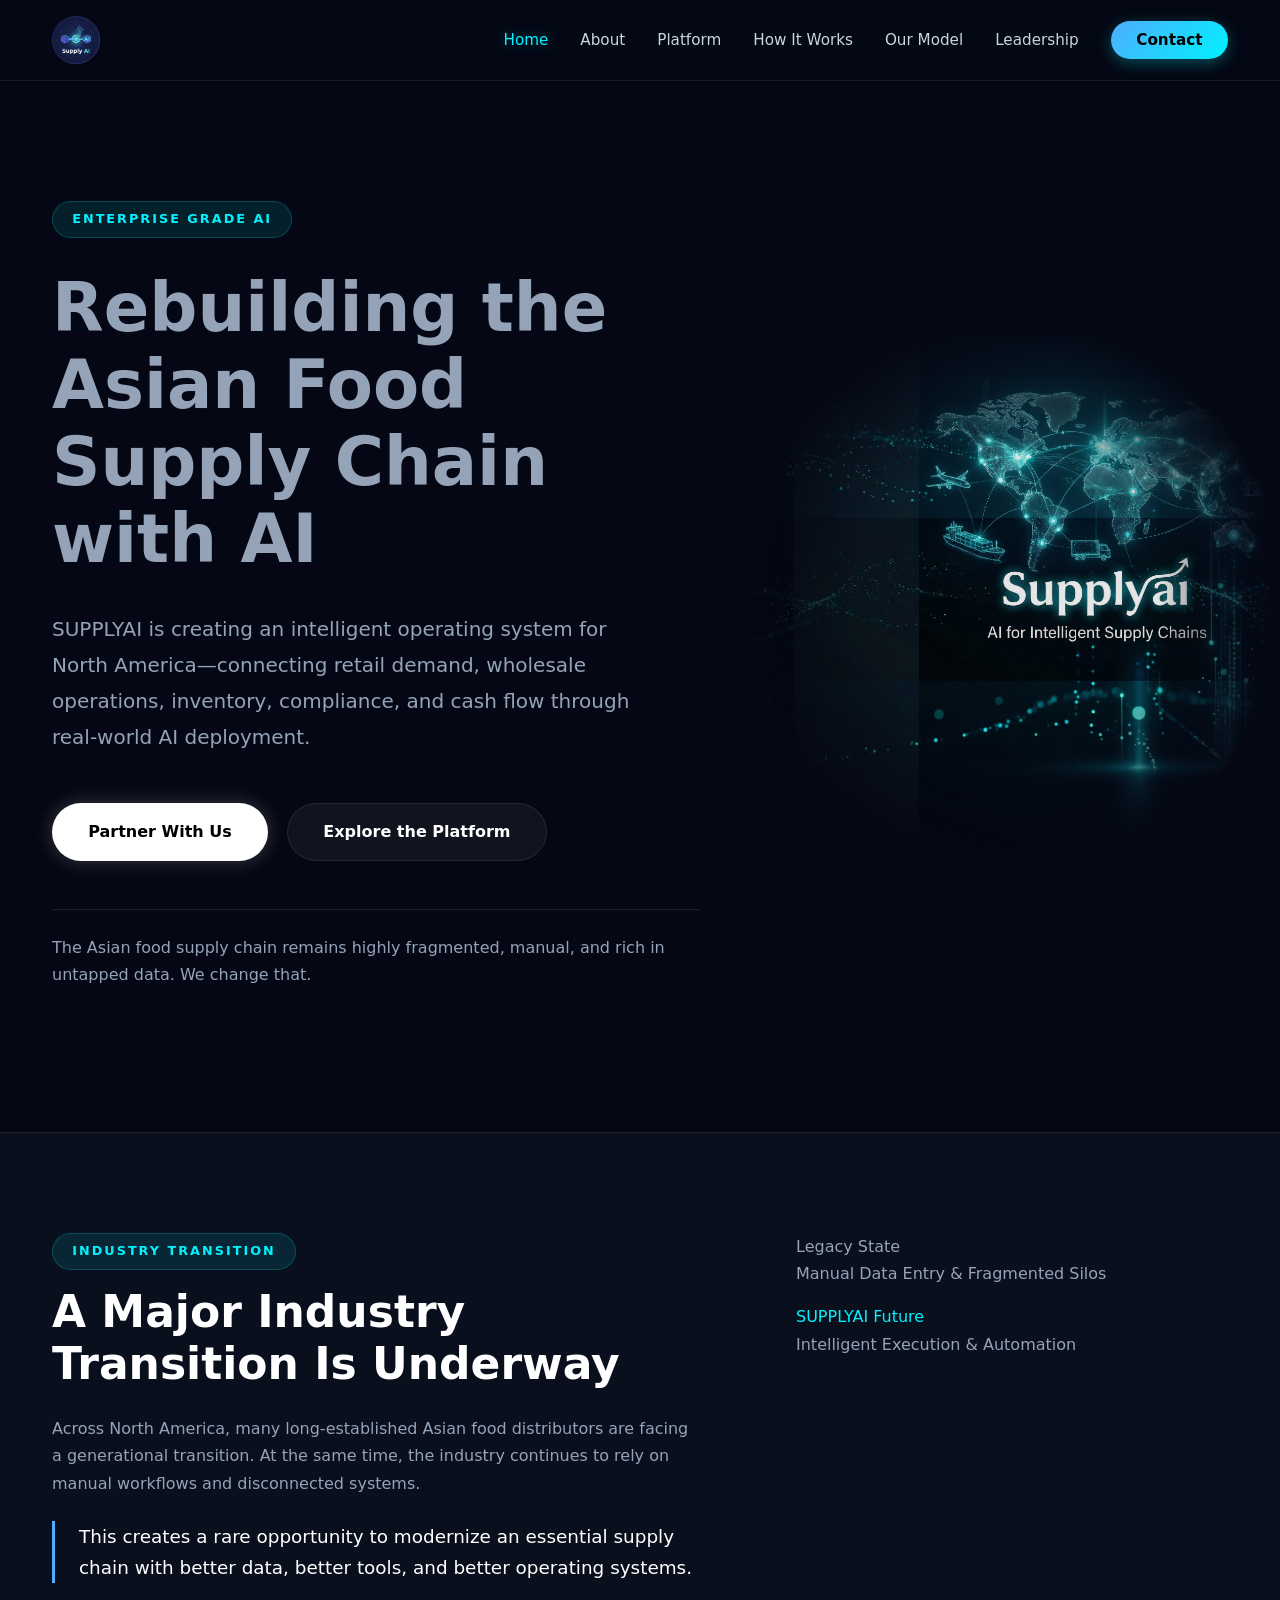
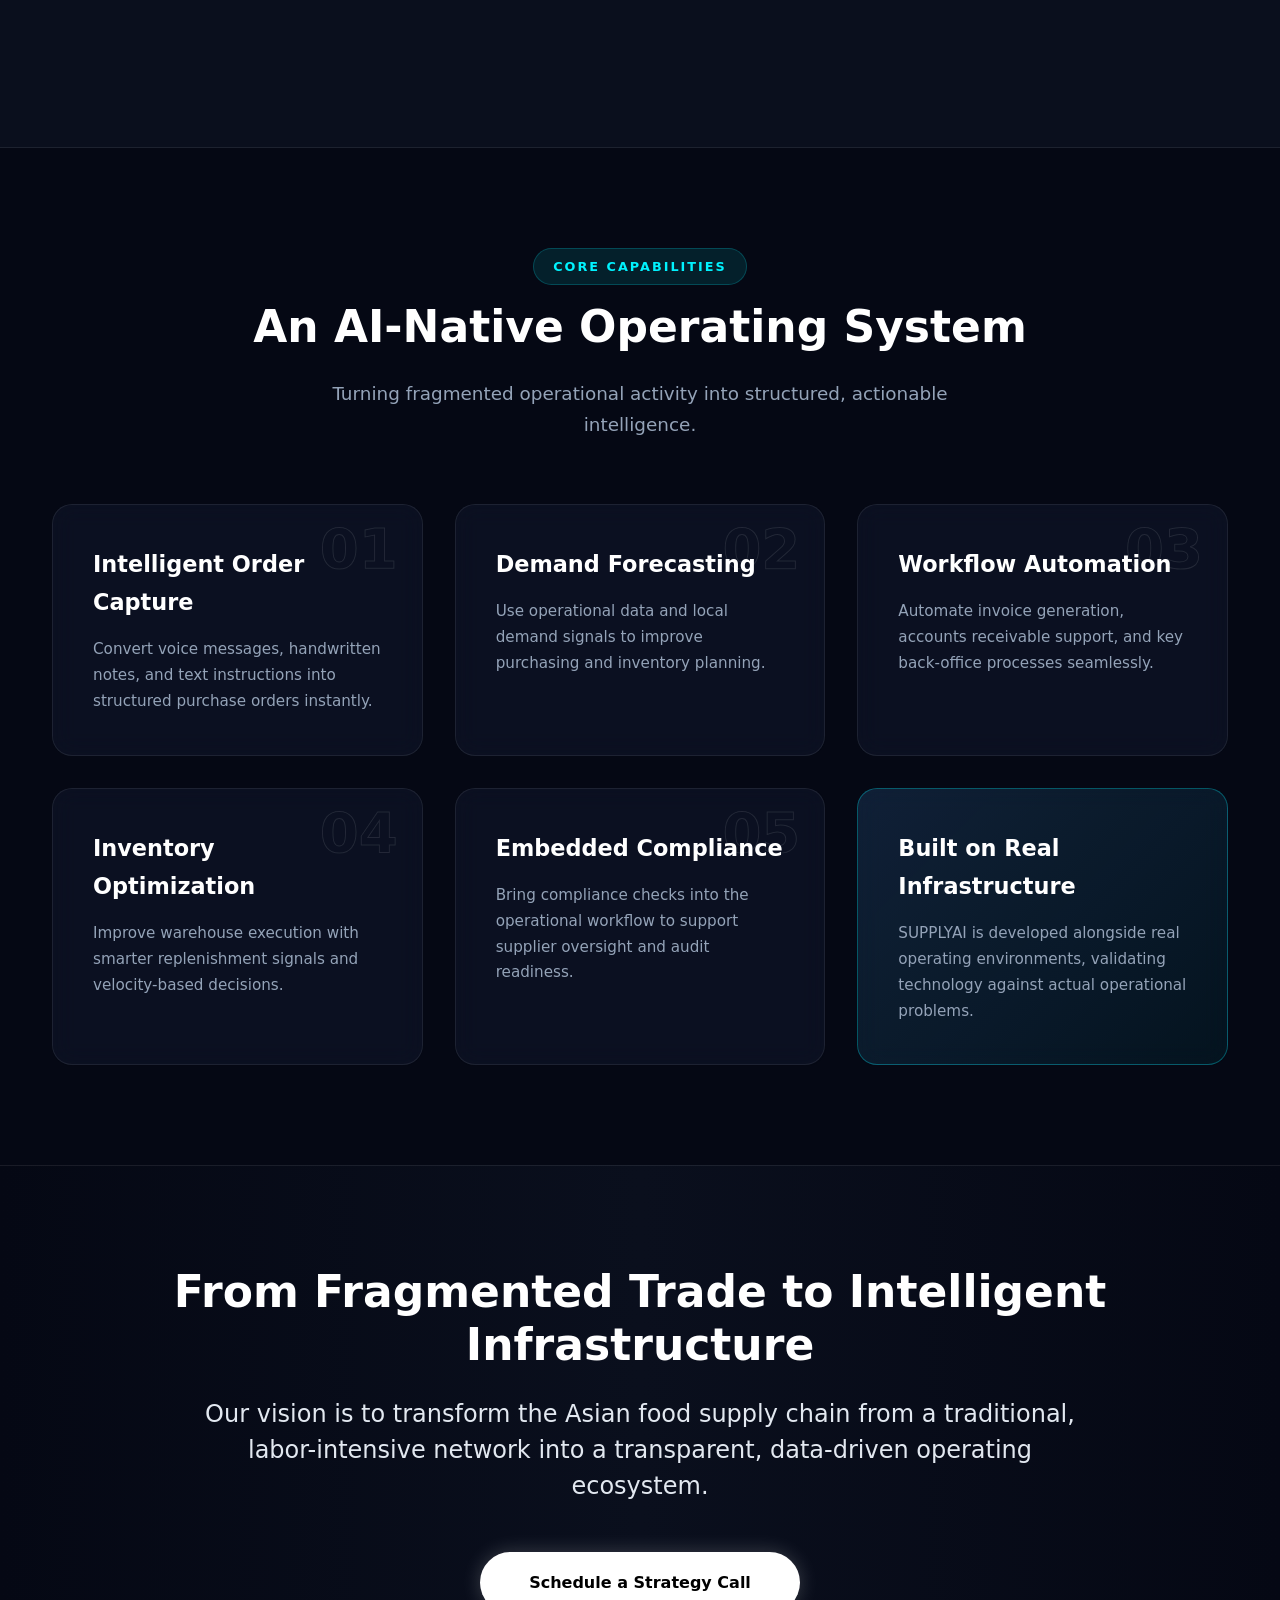
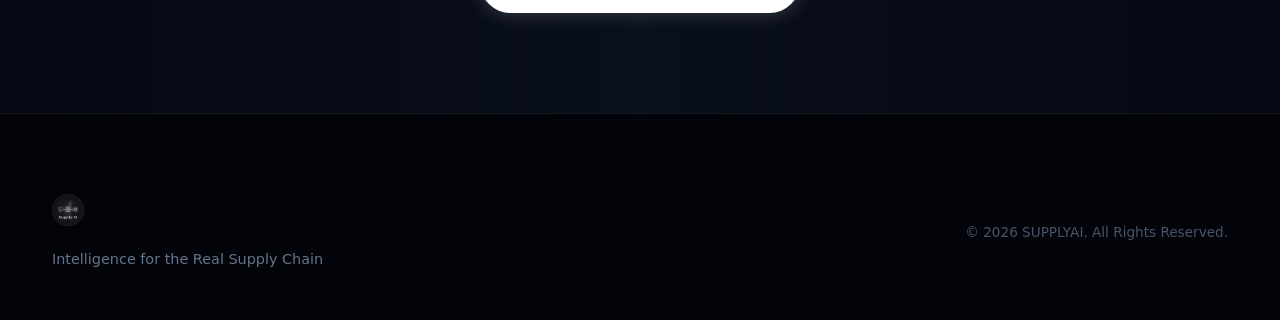
==== index.html @ 8e301675 "Add files via upload" ====
<!DOCTYPE html>
<html lang="en">
<head>
  <meta charset="UTF-8">
  <meta name="viewport" content="width=device-width, initial-scale=1.0">
  <meta name="description" content="SUPPLYAI is building an AI-native operating system for the Asian food supply chain in North America.">
  <title>SUPPLYAI | AI-Native Operating System for Food Distribution</title>
  <link rel="stylesheet" href="style.css">
</head>
<body>

<header class="main-header">
  <div class="container nav-wrapper">
    <div class="logo">
      <img src="icon.png" alt="SUPPLYAI Logo" class="logo-img">
    </div>
    <nav>
      <ul class="nav-links">
        <li><a href="index.html" class="active">Home</a></li>
        <li><a href="about.html">About</a></li>
        <li><a href="platform.html">Platform</a></li>
        <li><a href="how-it-works.html">How It Works</a></li>
        <li><a href="model.html">Our Model</a></li>
        <li><a href="leadership.html">Leadership</a></li>
        <li><a href="contact.html" class="nav-cta">Contact</a></li>
      </ul>
    </nav>
  </div>
</header>

<section class="hero">
  <div class="container hero-grid">
    <div class="hero-content">
      <span class="section-label" style="margin-bottom: 2rem;">Enterprise Grade AI</span>
      <h1 class="hero-headline">Rebuilding the Asian Food Supply Chain with AI</h1>
      <p class="hero-subheadline">
        SUPPLYAI is creating an intelligent operating system for North America—connecting retail demand, wholesale operations, inventory, compliance, and cash flow through real-world AI deployment.
      </p>

      <div class="cta-group" style="margin-top: 1rem;">
        <a href="contact.html" class="btn btn-primary">Partner With Us</a>
        <a href="platform.html" class="btn btn-secondary">Explore the Platform</a>
      </div>

      <div class="hero-support">
        <p>The Asian food supply chain remains highly fragmented, manual, and rich in untapped data. We change that.</p>
      </div>
    </div>

    <div class="hero-image hologram-effect">
      <img src="ai-supply-chain-visual.jpg" alt="SUPPLYAI Global Intelligence">
    </div>
  </div>

<!--  <div class="container">
    <div class="hero-metrics-bar">
      <div class="metric-item">
        <h4 class="metric-number">30%</h4>
        <p class="metric-text">OpEx Efficiency Gain</p>
      </div>
      <div class="divider"></div>
      <div class="metric-item">
        <h4 class="metric-number">10x</h4>
        <p class="metric-text">Data Structuring Speed</p>
      </div>
      <div class="divider"></div>
      <div class="metric-item">
        <h4 class="metric-number">API</h4>
        <p class="metric-text">Seamless ERP Sync</p>
      </div>
    </div>
  </div>-->
</section>


<section class="section section-why bg-light">
  <div class="container">
    <div class="hero-grid" style="align-items: flex-start;">
      <div class="hero-content">
        <span class="section-label">Industry Transition</span>
        <h2 class="section-title">A Major Industry Transition Is Underway</h2>
        <div class="text-block">
          <p style="margin-bottom: 1.5rem;">Across North America, many long-established Asian food distributors are facing a generational transition. At the same time, the industry continues to rely on manual workflows and disconnected systems.</p>
          <p style="font-size: 1.15rem; border-left: 3px solid var(--accent-blue); padding-left: 1.5rem; color: #ffffff; font-weight: 500;">
            This creates a rare opportunity to modernize an essential supply chain with better data, better tools, and better operating systems.
          </p>
        </div>
      </div>

      <div class="transition-visual">
        <div class="status-item">
          <span class="status-label">Legacy State</span>
          <div class="status-bar"><div class="bar-fill legacy" style="width: 85%;"></div></div>
          <span class="status-desc" style="color: #94a3b8;">Manual Data Entry & Fragmented Silos</span>
        </div>
        <div class="status-item" style="margin-top: 1rem;">
          <span class="status-label" style="color: var(--accent-cyan);">SUPPLYAI Future</span>
          <div class="status-bar"><div class="bar-fill future" style="width: 100%;"></div></div>
          <span class="status-desc">Intelligent Execution & Automation</span>
        </div>
      </div>
    </div>
  </div>
</section>

<section class="section section-capabilities">
  <div class="container">
    <div class="section-header text-center">
      <span class="section-label">Core Capabilities</span>
      <h2 class="section-title">An AI-Native Operating System</h2>
      <p style="max-width: 700px; margin: 0 auto; font-size: 1.15rem;">Turning fragmented operational activity into structured, actionable intelligence.</p>
    </div>

    <div class="grid-capabilities">
      <div class="card">
        <div class="card-num">01</div>
        <h4>Intelligent Order Capture</h4>
        <p>Convert voice messages, handwritten notes, and text instructions into structured purchase orders instantly.</p>
      </div>
      <div class="card">
        <div class="card-num">02</div>
        <h4>Demand Forecasting</h4>
        <p>Use operational data and local demand signals to improve purchasing and inventory planning.</p>
      </div>
      <div class="card">
        <div class="card-num">03</div>
        <h4>Workflow Automation</h4>
        <p>Automate invoice generation, accounts receivable support, and key back-office processes seamlessly.</p>
      </div>
      <div class="card">
        <div class="card-num">04</div>
        <h4>Inventory Optimization</h4>
        <p>Improve warehouse execution with smarter replenishment signals and velocity-based decisions.</p>
      </div>
      <div class="card">
        <div class="card-num">05</div>
        <h4>Embedded Compliance</h4>
        <p>Bring compliance checks into the operational workflow to support supplier oversight and audit readiness.</p>
      </div>
      <div class="card featured-card">
        <h4>Built on Real Infrastructure</h4>
        <p>SUPPLYAI is developed alongside real operating environments, validating technology against actual operational problems.</p>
      </div>
    </div>
  </div>
</section>

<section class="section" style="background: linear-gradient(to right, #050814, #0a0f1d, #050814); border-top: 1px solid var(--glass-border);">
  <div class="container text-center">
    <h2 class="section-title">From Fragmented Trade to Intelligent Infrastructure</h2>
    <p style="font-size: 1.5rem; max-width: 900px; margin: 0 auto; font-weight: 400; line-height: 1.5; color: #e2e8f0;">Our vision is to transform the Asian food supply chain from a traditional, labor-intensive network into a transparent, data-driven operating ecosystem.</p>

    <div style="margin-top: 3rem;">
      <a href="contact.html" class="btn btn-primary" style="padding: 1rem 3rem;">Schedule a Strategy Call</a>
    </div>
  </div>
</section>

<footer class="footer">
  <div class="container footer-grid">
    <div class="footer-brand">
      <img src="icon.png" alt="SUPPLYAI Logo" class="logo-img" style="height: 32px; filter: grayscale(1) opacity(0.7);">
      <p>Intelligence for the Real Supply Chain</p>
    </div>
    <div class="footer-copyright">
      <p>&copy; 2026 SUPPLYAI. All Rights Reserved.</p>
    </div>
  </div>
</footer>

</body>
</html>
---- style.css ----
/* =========================================
   SUPPLYAI - Enterprise AI Design System
   ========================================= */

/* --- 1. 高级科技感变量 (High-Tech Tokens) --- */
:root {
  --bg-deep: #050814;
  --bg-soft: #0a0f1d;
  --bg-card: rgba(15, 23, 42, 0.6);

  --accent-cyan: #00f2fe;
  --accent-blue: #4facfe;

  --text-main: #94a3b8;
  --text-heading: #ffffff;
  --glass-border: rgba(255, 255, 255, 0.08);
  --glow-cyan: 0 0 30px rgba(0, 242, 254, 0.2);
  --transition: all 0.4s cubic-bezier(0.16, 1, 0.3, 1);
}

/* --- 2. 基础重置 --- */
* { margin: 0; padding: 0; box-sizing: border-box; }
body {
  font-family: 'Inter', -apple-system, system-ui, sans-serif;
  color: var(--text-main);
  line-height: 1.7;
  background-color: var(--bg-deep);
  -webkit-font-smoothing: antialiased;
  overflow-x: hidden;
}
.container { max-width: 1240px; margin: 0 auto; padding: 0 2rem; }
.bg-light { background-color: var(--bg-soft); border-top: 1px solid var(--glass-border); border-bottom: 1px solid var(--glass-border); }
.text-center { text-align: center; }

/* --- 3. 导航栏 --- */
.main-header {
  background: rgba(5, 8, 20, 0.85);
  backdrop-filter: blur(16px);
  -webkit-backdrop-filter: blur(16px);
  padding: 1rem 0;
  position: sticky;
  top: 0;
  z-index: 1000;
  border-bottom: 1px solid var(--glass-border);
}
.nav-wrapper { display: flex; justify-content: space-between; align-items: center; }
.logo { display: flex; align-items: center; }
.logo-img { height: 48px; width: auto; max-width: 220px; object-fit: contain; mix-blend-mode: screen; }

.nav-links { display: flex; align-items: center; list-style: none; gap: 2rem; }
.nav-links a { color: #cbd5e1; text-decoration: none; font-size: 0.95rem; font-weight: 500; transition: var(--transition); }
.nav-links a:hover, .nav-links a.active:not(.nav-cta) { color: var(--accent-cyan); text-shadow: 0 0 15px rgba(0, 242, 254, 0.4); }
.nav-links .nav-cta {
  background: linear-gradient(135deg, var(--accent-blue), var(--accent-cyan));
  color: #000 !important;
  padding: 0.6rem 1.6rem !important;
  border-radius: 50px;
  font-weight: 700;
  box-shadow: 0 4px 15px rgba(0, 242, 254, 0.3);
  border: none;
}
.nav-links .nav-cta:hover { box-shadow: 0 0 25px rgba(0, 242, 254, 0.6); transform: translateY(-2px); }

/* --- 4. 通用排版与按钮 --- */
.section { padding: 100px 0; }
.section-label {
  color: var(--accent-cyan);
  text-transform: uppercase;
  font-size: 0.8rem;
  font-weight: 800;
  letter-spacing: 2px;
  margin-bottom: 1rem;
  display: inline-block;
  background: rgba(0, 242, 254, 0.1);
  padding: 0.4rem 1.2rem;
  border-radius: 30px;
  border: 1px solid rgba(0, 242, 254, 0.2);
}
.section-title { font-size: 2.75rem; color: var(--text-heading); margin-bottom: 1.5rem; font-weight: 700; line-height: 1.2; }
.section-header { margin-bottom: 4rem; }
.vision-text { font-size: 1.25rem; color: #cbd5e1; max-width: 850px; margin: 0 auto; line-height: 1.6; }

.cta-group { display: flex; gap: 1.2rem; margin-bottom: 1rem; }
.btn {
  padding: 0.9rem 2.2rem;
  border-radius: 50px;
  font-weight: 600;
  text-decoration: none;
  transition: var(--transition);
  font-size: 1rem;
  display: inline-block;
  cursor: pointer;
  border: 1px solid transparent;
}
.btn-primary { background: #ffffff; color: #000; box-shadow: 0 0 20px rgba(255,255,255,0.2); }
.btn-primary:hover { background: #e2e8f0; transform: translateY(-2px); box-shadow: 0 0 30px rgba(255,255,255,0.4); }
.btn-secondary { border-color: var(--glass-border); color: #ffffff; background: rgba(255,255,255,0.05); backdrop-filter: blur(10px); }
.btn-secondary:hover { border-color: var(--accent-cyan); background: rgba(0, 242, 254, 0.1); }

/* --- 5. 高级毛玻璃卡片 (Global Cards) --- */
.grid-capabilities { display: grid; grid-template-columns: repeat(auto-fit, minmax(320px, 1fr)); gap: 2rem; }
.card {
  padding: 2.5rem;
  background: var(--bg-card);
  backdrop-filter: blur(12px);
  border: 1px solid var(--glass-border);
  border-radius: 20px;
  transition: var(--transition);
  position: relative;
  overflow: hidden;
}
.card:hover {
  transform: translateY(-8px);
  border-color: var(--accent-blue);
  box-shadow: 0 15px 35px rgba(0,0,0,0.5), inset 0 0 20px rgba(79, 172, 254, 0.05);
}
.card-num {
  font-size: 3.5rem; font-weight: 900; color: transparent;
  -webkit-text-stroke: 1px rgba(255,255,255,0.1);
  position: absolute; top: 1rem; right: 1.5rem; line-height: 1;
}
.card h4 { font-size: 1.4rem; color: var(--text-heading); margin-bottom: 1rem; font-weight: 600; }
.card p { color: var(--text-main); font-size: 0.95rem; }

.featured-card {
  background: linear-gradient(135deg, rgba(79, 172, 254, 0.15), rgba(0, 242, 254, 0.05));
  border-color: rgba(0, 242, 254, 0.3);
}

/* --- 6. 英雄区与双栏布局 (Hero & Split Layouts) --- */
.hero-grid { display: grid; grid-template-columns: 1fr 1fr; gap: 4rem; align-items: center; }
.hero-image img { width: 150%; border-radius: 20px; box-shadow: var(--glow-cyan); border: 1px solid var(--glass-border); opacity: 0.9; }
.hero-image2 img { width: 100%; border-radius: 20px; box-shadow: var(--glow-cyan); border: 1px solid var(--glass-border); opacity: 0.9; }

/* --- 7. "How It Works" AI 流程时间轴特效 --- */
.process-container { position: relative; max-width: 1000px; margin: 4rem auto; padding: 0 20px; }
/* 中间发光连接线 */
.process-container::before {
  content: ''; position: absolute; left: 50%; top: 0; bottom: 0; width: 2px;
  background: linear-gradient(to bottom, transparent, var(--accent-cyan), transparent);
  opacity: 0.3; transform: translateX(-50%);
}
.process-step { display: flex; align-items: center; justify-content: space-between; margin-bottom: 6rem; gap: 4rem; position: relative; z-index: 2; }
.process-step:nth-child(even) { flex-direction: row-reverse; }

.process-content {
  flex: 1; background: var(--bg-card); padding: 2.5rem; border-radius: 20px;
  border: 1px solid var(--glass-border); backdrop-filter: blur(12px);
  box-shadow: 0 10px 30px rgba(0,0,0,0.5); transition: var(--transition);
}
.process-content:hover { border-color: var(--accent-cyan); transform: translateY(-5px); box-shadow: var(--glow-cyan); }
.process-number { font-size: 4rem; font-weight: 900; color: transparent; -webkit-text-stroke: 1px rgba(0, 242, 254, 0.4); margin-bottom: 1rem; line-height: 1; }
.process-content h3 { font-size: 1.75rem; margin-bottom: 1rem; color: var(--text-heading); }
.process-content p { font-size: 1.05rem; color: var(--text-main); }

/* AI 扫描仪视觉框 */
.process-visual {
  flex: 1; height: 250px; border-radius: 20px; display: flex; align-items: center; justify-content: center;
  border: 1px solid var(--glass-border); background: rgba(0, 242, 254, 0.02);
  position: relative; overflow: hidden; box-shadow: inset 0 0 30px rgba(0,0,0,0.5);
}
.process-visual::after {
  content: ''; position: absolute; width: 200%; height: 200%;
  background: conic-gradient(from 0deg, transparent 0 340deg, rgba(0, 242, 254, 0.3) 360deg);
  animation: radar-spin 4s linear infinite; opacity: 0.5;
}
@keyframes radar-spin { 100% { transform: rotate(360deg); } }
.visual-placeholder { font-weight: 700; color: var(--accent-cyan); text-transform: uppercase; letter-spacing: 2px; z-index: 1; text-shadow: 0 0 10px rgba(0,242,254,0.5); }

/* --- 8. Contact 全局表单与交互样式 --- */
input, select, textarea {
  width: 100%; padding: 1rem; border-radius: 8px; font-family: inherit; font-size: 0.95rem;
  background: rgba(255, 255, 255, 0.03) !important; /* 透明毛玻璃输入框 */
  color: #fff !important;
  border: 1px solid var(--glass-border) !important;
  transition: var(--transition);
  margin-top: 0.5rem;
}
input::placeholder, textarea::placeholder { color: rgba(255, 255, 255, 0.3); }
input:focus, select:focus, textarea:focus {
  outline: none;
  border-color: var(--accent-cyan) !important;
  box-shadow: 0 0 15px rgba(0, 242, 254, 0.2);
  background: rgba(0, 242, 254, 0.05) !important;
}
label { display: block; font-size: 0.9rem; font-weight: 600; color: #cbd5e1; }

/* --- 9. 页脚 --- */
.footer { background: #02040a; padding: 5rem 0 3rem; border-top: 1px solid var(--glass-border); }
.footer-grid { display: flex; justify-content: space-between; align-items: center; }
.footer-brand p { font-size: 0.9rem; color: #64748b; margin-top: 0.8rem; }
.footer-copyright { color: #475569; font-size: 0.85rem; }

/* --- 10. 响应式适配 --- */
@media (max-width: 968px) {
  .hero-grid { grid-template-columns: 1fr; text-align: center; gap: 3rem; }
  .nav-links { display: none; }
  .process-container::before { left: 20px; }
  .process-step, .process-step:nth-child(even) { flex-direction: column; text-align: left; gap: 2rem; }
}
/* --- Hero 区块布局优化 (解决拥挤问题) --- */
.hero {
  padding: 120px 0 80px; /* 调整上下内边距 */
}

/* 将网格比例从 1:1 改为 1.2:0.8，给文字更多空间 */
.hero-grid {
  display: grid;
  grid-template-columns: 1.2fr 0.8fr;
  gap: 6rem; /* 加大左右间距 */
  align-items: center;
  margin-bottom: 4rem; /* 和底部数据条拉开距离 */
}

.hero-headline {
  font-size: 4.2rem;
  line-height: 1.15; /* 增加行高，不再紧凑 */
  margin-bottom: 2rem;
}

.hero-subheadline {
  font-size: 1.25rem;
  line-height: 1.8; /* 增加段落行高，阅读更舒适 */
  margin-bottom: 3rem;
  max-width: 90%;
}

.hero-support p {
  margin-top: 3rem; /* 将提示语往下推，留出空白呼吸感 */
  padding-top: 1.5rem;
  border-left: none;
  border-top: 1px solid rgba(255,255,255,0.1);
}

/* --- 图片全息融合特效 (让你的方图完美融入黑色背景) --- */
.hologram-effect {
  position: relative;
  display: flex;
  justify-content: center;
  align-items: center;
}
.hologram-effect img {
  width: 120%; /* 稍微放大一点，因为我们要裁掉边缘 */
  max-width: none;
  border: none;
  box-shadow: none;
  border-radius: 0;
  /* 核心魔法：径向渐变遮罩，让图片边缘虚化融入背景，就像悬浮的投影 */
  -webkit-mask-image: radial-gradient(circle, rgba(0,0,0,1) 40%, rgba(0,0,0,0) 75%);
  mask-image: radial-gradient(circle, rgba(0,0,0,1) 40%, rgba(0,0,0,0) 75%);
  animation: float 6s ease-in-out infinite; /* 增加轻微的上下浮动动画 */
}

@keyframes float {
  0% { transform: translateY(0px); }
  50% { transform: translateY(-15px); }
  100% { transform: translateY(0px); }
}

/* --- 底部横向数据信任条 (Trust Bar) --- */
.hero-metrics-bar {
  display: flex;
  justify-content: space-between;
  align-items: center;
  background: rgba(15, 23, 42, 0.4);
  backdrop-filter: blur(12px);
  border: 1px solid var(--glass-border);
  border-radius: 20px;
  padding: 2.5rem 4rem;
  box-shadow: 0 20px 40px rgba(0,0,0,0.5);
}

.metric-item { text-align: center; }
.metric-number {
  font-size: 2.5rem;
  font-weight: 800;
  color: var(--accent-cyan);
  margin-bottom: 0.5rem;
  text-shadow: 0 0 20px rgba(0, 242, 254, 0.3);
}
.metric-text {
  font-size: 0.9rem;
  color: #94a3b8;
  text-transform: uppercase;
  font-weight: 700;
  letter-spacing: 1px;
}
.divider {
  width: 1px;
  height: 50px;
  background: linear-gradient(to bottom, transparent, rgba(255,255,255,0.2), transparent);
}

/* 响应式适配 */
@media (max-width: 968px) {
  .hero-grid { grid-template-columns: 1fr; gap: 3rem; text-align: center; }
  .hologram-effect img { width: 100%; -webkit-mask-image: radial-gradient(circle, rgba(0,0,0,1) 50%, rgba(0,0,0,0) 85%); }
  .hero-metrics-bar { flex-direction: column; gap: 2rem; padding: 2rem; }
  .divider { width: 50px; height: 1px; background: linear-gradient(to right, transparent, rgba(255,255,255,0.2), transparent); }
}
/* =========================================
   Leadership 页面专属样式 (高级感定制)
   ========================================= */

/* 强制 2x2 对称布局，解决孤立卡片问题 */
.leadership-grid {
  display: grid;
  grid-template-columns: repeat(2, 1fr);
  gap: 3rem;
}

/* 高管横向宽卡片 */
.executive-card {
  display: flex;
  gap: 2rem;
  align-items: flex-start;
  background: rgba(15, 23, 42, 0.4);
  backdrop-filter: blur(12px);
  border: 1px solid var(--glass-border);
  border-radius: 24px;
  padding: 3rem 2.5rem;
  transition: var(--transition);
  position: relative;
  overflow: hidden;
}

/* 顶部增加一道极光科技线 */
.executive-card::before {
  content: '';
  position: absolute;
  top: 0; left: 0; right: 0;
  height: 2px;
  background: linear-gradient(90deg, transparent, var(--accent-cyan), transparent);
  opacity: 0;
  transition: var(--transition);
}

.executive-card:hover {
  transform: translateY(-5px);
  background: rgba(15, 23, 42, 0.7);
  box-shadow: 0 20px 40px rgba(0, 0, 0, 0.6);
  border-color: rgba(0, 242, 254, 0.2);
}

.executive-card:hover::before {
  opacity: 1;
}

/* 无照片情况下的“全息字母徽标”设计 (极度提升高级感) */
.exec-avatar {
  width: 70px;
  height: 70px;
  flex-shrink: 0;
  border-radius: 50%;
  display: flex;
  align-items: center;
  justify-content: center;
  font-size: 2rem;
  font-weight: 800;
  color: #fff;
  background: linear-gradient(135deg, rgba(79, 172, 254, 0.2), rgba(0, 242, 254, 0.05));
  border: 1px solid rgba(0, 242, 254, 0.3);
  box-shadow: inset 0 0 20px rgba(0, 242, 254, 0.1), 0 0 15px rgba(0, 242, 254, 0.15);
  text-shadow: 0 0 10px rgba(255, 255, 255, 0.5);
}

/* 文字排版层级 */
.exec-info {
  flex: 1;
}

.exec-badge {
  display: inline-block;
  color: var(--accent-cyan);
  font-size: 0.75rem;
  font-weight: 700;
  letter-spacing: 2px;
  text-transform: uppercase;
  margin-bottom: 0.8rem;
  background: rgba(0, 242, 254, 0.08);
  padding: 0.3rem 0.8rem;
  border-radius: 4px;
  border: 1px solid rgba(0, 242, 254, 0.15);
}

.exec-name {
  font-size: 1.8rem;
  color: #fff;
  margin-bottom: 1rem;
  font-weight: 700;
  letter-spacing: -0.02em;
}

.exec-bio {
  color: #94a3b8;
  font-size: 0.95rem;
  line-height: 1.7;
}

/* 移动端适配：屏幕变小的时候，自动变成上下结构 */
@media (max-width: 968px) {
  .leadership-grid {
    grid-template-columns: 1fr; /* 变成单列 */
    gap: 2rem;
  }
  .executive-card {
    flex-direction: column; /* 头像在上面，文字在下面 */
    align-items: center;
    text-align: center;
    padding: 2.5rem 1.5rem;
  }
}
/* =========================================
   Model 页面专属：高级 AI 四宫格动效
   ========================================= */

/* 强制 2x2 完美对称布局 */
.model-grid {
  display: grid;
  grid-template-columns: repeat(2, 1fr);
  gap: 2.5rem;
}

/* 核心方块容器 */
.model-card {
  position: relative;
  background: rgba(15, 23, 42, 0.5); /* 极深的蓝黑色底 */
  backdrop-filter: blur(16px);
  border: 1px solid var(--glass-border);
  border-radius: 20px;
  padding: 3.5rem 2.5rem;
  overflow: hidden;
  transition: all 0.5s cubic-bezier(0.2, 0.8, 0.2, 1);
  cursor: pointer;
  z-index: 1;
}

/* 默认状态的暗淡辉光 */
.model-bg-glow {
  position: absolute;
  top: -50px;
  right: -50px;
  width: 200px;
  height: 200px;
  background: radial-gradient(circle at top right, rgba(0, 242, 254, 0.2), transparent 60%);
  z-index: -1;
  transition: all 0.5s ease;
  opacity: 0.5;
}

/* 炫酷的悬浮交互 */
.model-card:hover {
  transform: translateY(-8px) scale(1.02);
  border-color: rgba(0, 242, 254, 0.4);
  box-shadow: 0 20px 40px rgba(0, 0, 0, 0.6), inset 0 0 30px rgba(0, 242, 254, 0.05);
  background: rgba(15, 23, 42, 0.8);
}
.model-card:hover .model-bg-glow {
  transform: scale(1.5);
  opacity: 1;
}

/* 必杀技：扫光特效 (Light Sweep Effect) */
.model-card::after {
  content: "";
  position: absolute;
  top: 0;
  left: -150%;
  width: 50%;
  height: 100%;
  background: linear-gradient(to right, transparent, rgba(255, 255, 255, 0.1), transparent);
  transform: skewX(-25deg);
  transition: 0.7s ease-in-out;
  z-index: 2;
  pointer-events: none;
}
.model-card:hover::after {
  left: 200%; /* 鼠标放上去时，一道光刷地扫过去 */
}

/* 巨型数字水印 (增加空间纵深感) */
.model-watermark {
  position: absolute;
  bottom: -10px;
  right: 10px;
  font-size: 8rem;
  font-weight: 900;
  color: transparent;
  -webkit-text-stroke: 2px rgba(255, 255, 255, 0.03);
  z-index: -1;
  line-height: 1;
  transition: all 0.5s ease;
}
.model-card:hover .model-watermark {
  -webkit-text-stroke: 2px rgba(0, 242, 254, 0.15);
  transform: translateY(-10px);
}

/* 霓虹指示灯 (科技感点缀) */
.neon-indicator {
  width: 8px;
  height: 8px;
  border-radius: 50%;
  background: var(--accent-cyan);
  box-shadow: 0 0 10px var(--accent-cyan);
  display: inline-block;
  margin-right: 12px;
  margin-bottom: 4px;
}

.model-title {
  display: flex;
  align-items: center;
  font-size: 1.6rem;
  color: #fff;
  margin-bottom: 1rem;
  font-weight: 700;
  letter-spacing: -0.02em;
}

.model-content p {
  color: #94a3b8;
  font-size: 1.05rem;
  line-height: 1.7;
}

/* 响应式：手机端变单列 */
@media (max-width: 968px) {
  .model-grid {
    grid-template-columns: 1fr;
    gap: 2rem;
  }
}
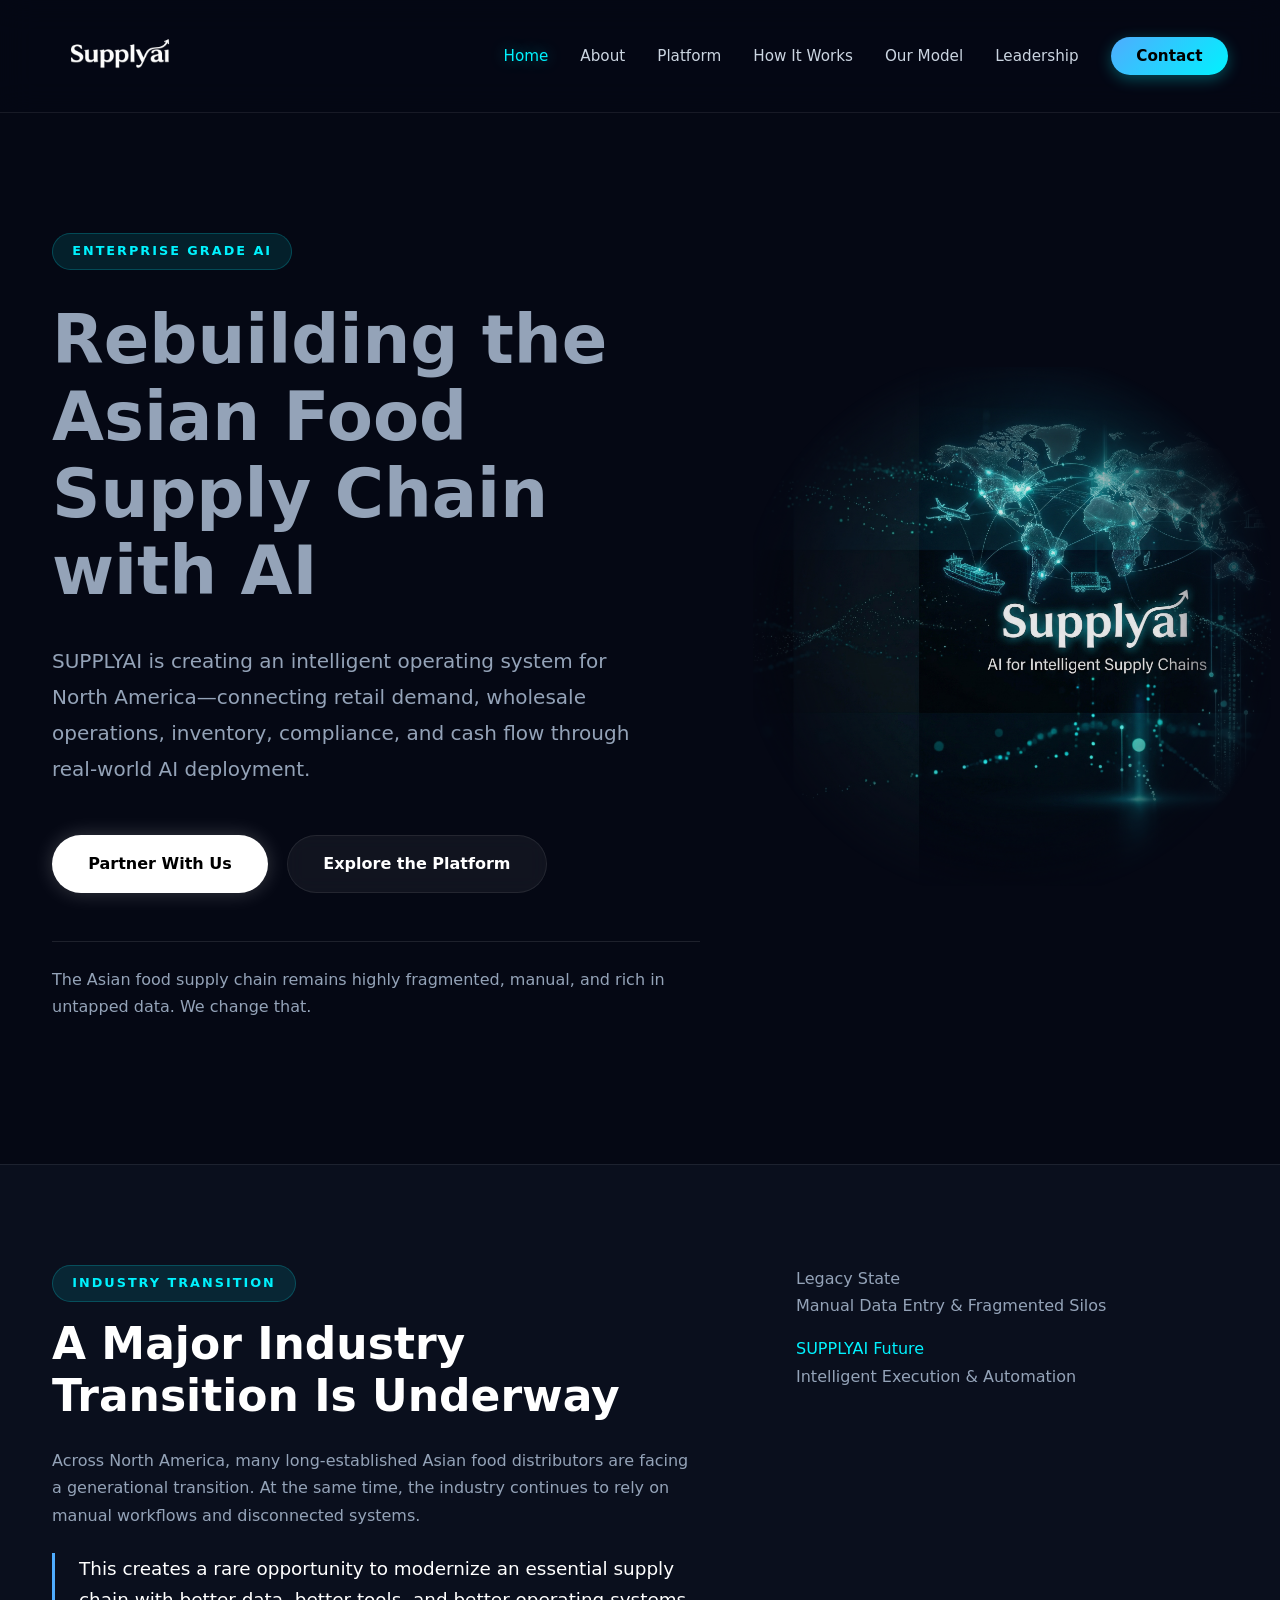
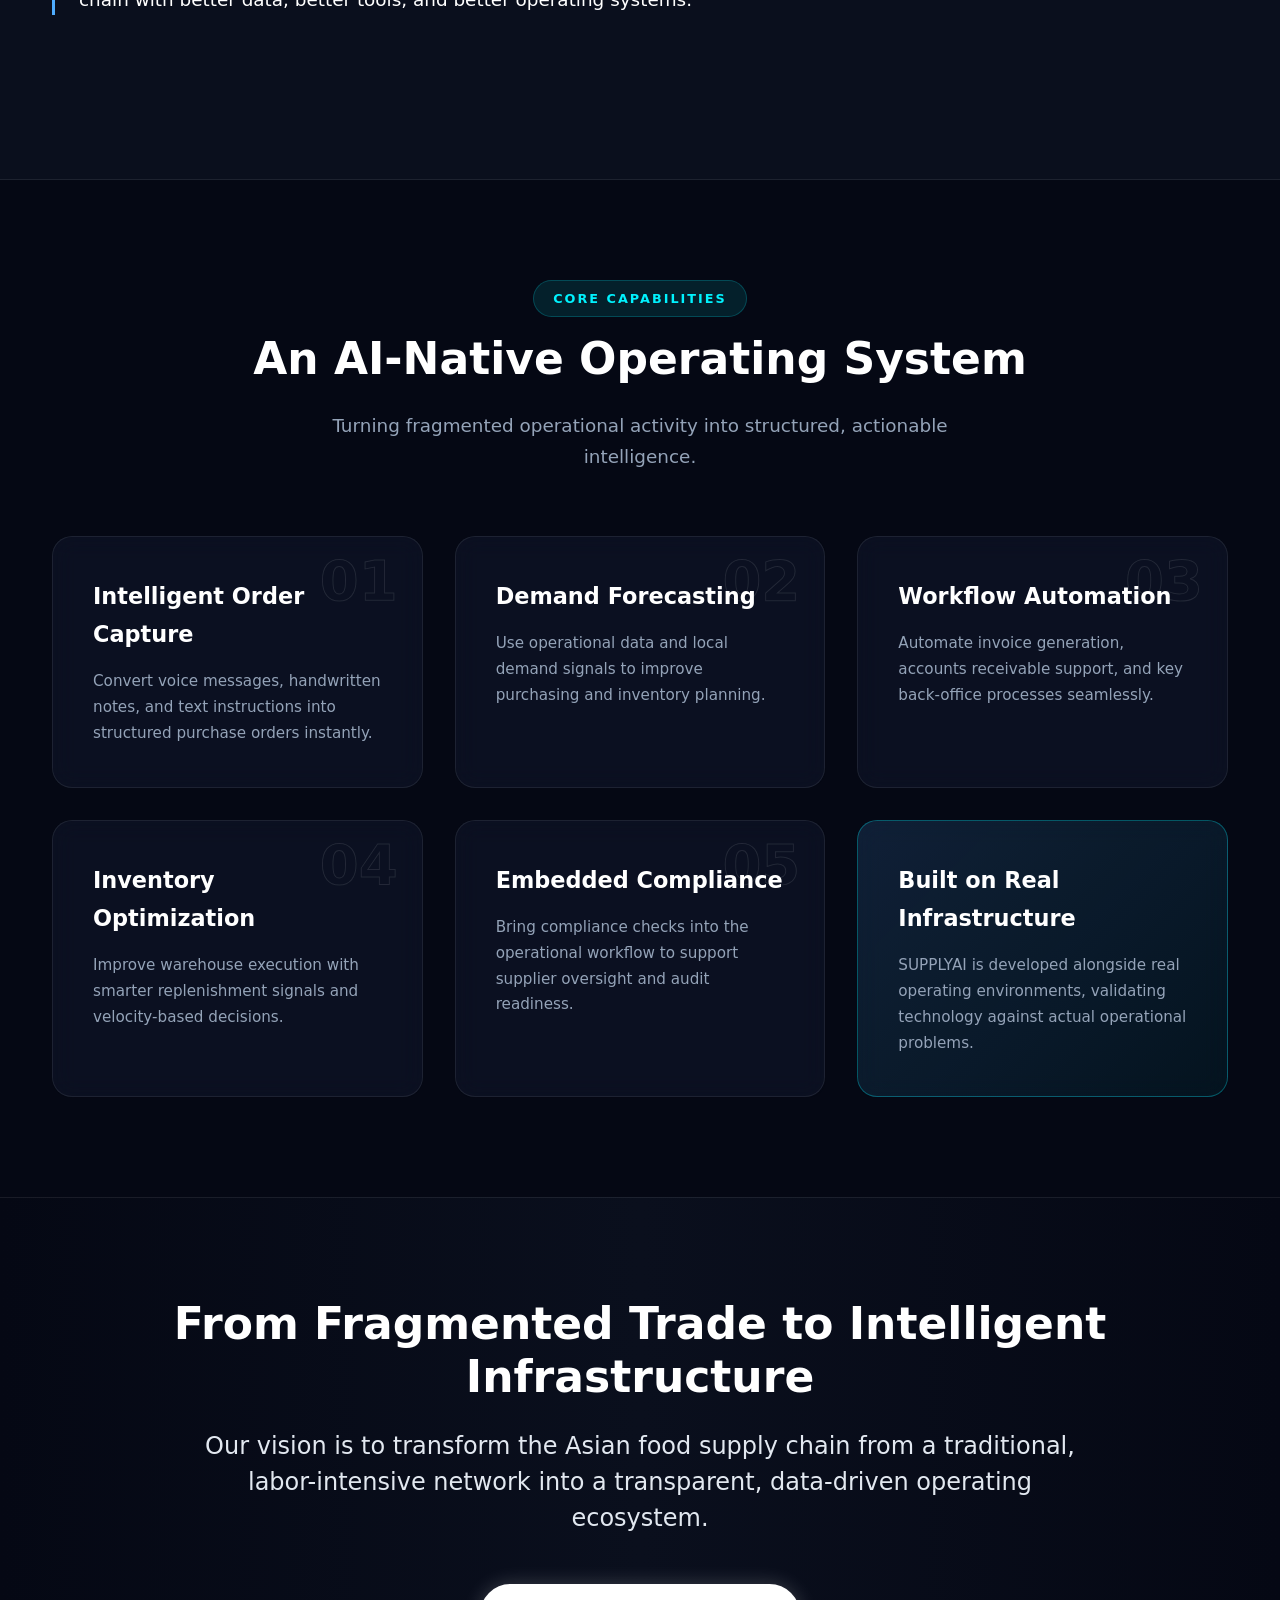
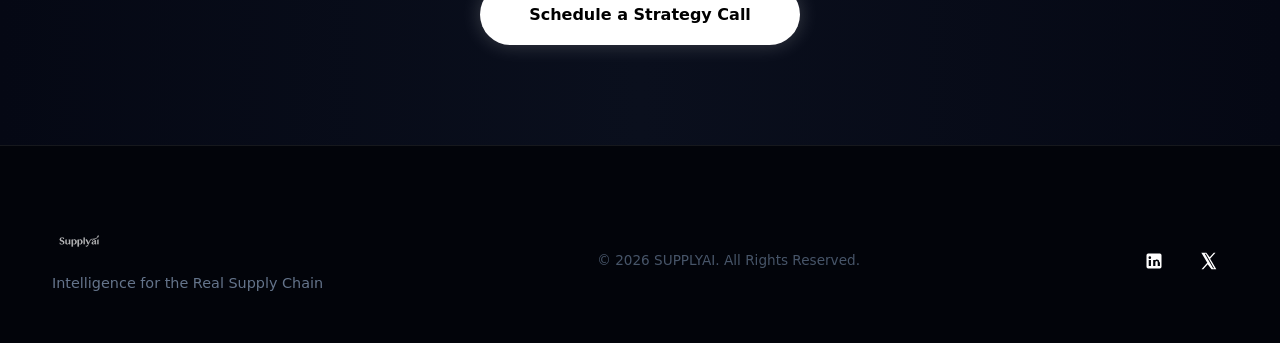
==== commit 13be31eb: "Update index.html" ====
--- a/index.html
+++ b/index.html
@@ -6,6 +6,7 @@
   <meta name="description" content="SUPPLYAI is building an AI-native operating system for the Asian food supply chain in North America.">
   <title>SUPPLYAI | AI-Native Operating System for Food Distribution</title>
   <link rel="stylesheet" href="style.css">
+  <link rel="icon" type="image/png" href="favicon.png" />
 </head>
 <body>
 
@@ -165,6 +166,19 @@
     <div class="footer-copyright">
       <p>&copy; 2026 SUPPLYAI. All Rights Reserved.</p>
     </div>
+    <div class="footer-social">
+  <a href="https://www.linkedin.com/company/supplyai-solutions/?viewAsMember=true" target="_blank" rel="noopener noreferrer" aria-label="LinkedIn">
+    <svg viewBox="0 0 24 24" fill="currentColor" class="social-icon" aria-hidden="true">
+      <path d="M19 3A2 2 0 0 1 21 5V19A2 2 0 0 1 19 21H5A2 2 0 0 1 3 19V5A2 2 0 0 1 5 3H19ZM8.34 10.67H5.67V18H8.34V10.67ZM7 6.42A1.58 1.58 0 1 0 7 9.58A1.58 1.58 0 1 0 7 6.42ZM18.33 13.53C18.33 11.12 16.86 10.34 15.5 10.34C14.4 10.34 13.91 10.95 13.67 11.38V10.67H11V18H13.67V14.07C13.67 13.03 13.87 12.02 15.16 12.02C16.43 12.02 16.45 13.21 16.45 14.14V18H19.12V13.53H18.33Z"/>
+    </svg>
+  </a>
+
+  <a href="https://x.com/Supplyaiusa" target="_blank" rel="noopener noreferrer" aria-label="X">
+    <svg viewBox="0 0 24 24" fill="currentColor" class="social-icon" aria-hidden="true">
+      <path d="M18.9 2H21L14.56 9.36L22 22H16.18L11.62 15.92L6.33 22H4.22L11.11 14.08L4 2H9.97L14.09 7.56L18.9 2ZM18.16 20.73H19.33L9.34 3.2H8.08L18.16 20.73Z"/>
+    </svg>
+  </a>
+</div>
   </div>
 </footer>
 
--- a/style.css
+++ b/style.css
@@ -44,8 +44,9 @@
   border-bottom: 1px solid var(--glass-border);
 }
 .nav-wrapper { display: flex; justify-content: space-between; align-items: center; }
-.logo { display: flex; align-items: center; }
-.logo-img { height: 48px; width: auto; max-width: 220px; object-fit: contain; mix-blend-mode: screen; }
+.logo {display: flex;align-items: center;height: 80px;   overflow: hidden;}
+
+.logo-img {height: 100%;width: auto;max-width: none;object-fit: contain;display: block;transform: scale(1.12);transform-origin: left center;}
 
 .nav-links { display: flex; align-items: center; list-style: none; gap: 2rem; }
 .nav-links a { color: #cbd5e1; text-decoration: none; font-size: 0.95rem; font-weight: 500; transition: var(--transition); }
@@ -190,6 +191,34 @@
 .footer-grid { display: flex; justify-content: space-between; align-items: center; }
 .footer-brand p { font-size: 0.9rem; color: #64748b; margin-top: 0.8rem; }
 .footer-copyright { color: #475569; font-size: 0.85rem; }
+.footer-social {
+  display: flex;
+  align-items: center;
+  gap: 14px;
+}
+
+.footer-social a {
+  display: inline-flex;
+  align-items: center;
+  justify-content: center;
+  width: 40px;
+  height: 40px;
+  color: #ffffff;
+  text-decoration: none;
+  border-radius: 50%;
+  transition: transform 0.2s ease, color 0.2s ease, box-shadow 0.2s ease;
+}
+
+.footer-social a:hover {
+  color: #00e5ff;
+  transform: translateY(-2px);
+  box-shadow: 0 0 16px rgba(0, 229, 255, 0.28);
+}
+
+.social-icon {
+  width: 20px;
+  height: 20px;
+}
 
 /* --- 10. 响应式适配 --- */
 @media (max-width: 968px) {
@@ -410,11 +439,7 @@
     padding: 2.5rem 1.5rem;
   }
 }
-/* =========================================
-   Model 页面专属：高级 AI 四宫格动效
-   ========================================= */
-
-/* 强制 2x2 完美对称布局 */
+
 .model-grid {
   display: grid;
   grid-template-columns: repeat(2, 1fr);
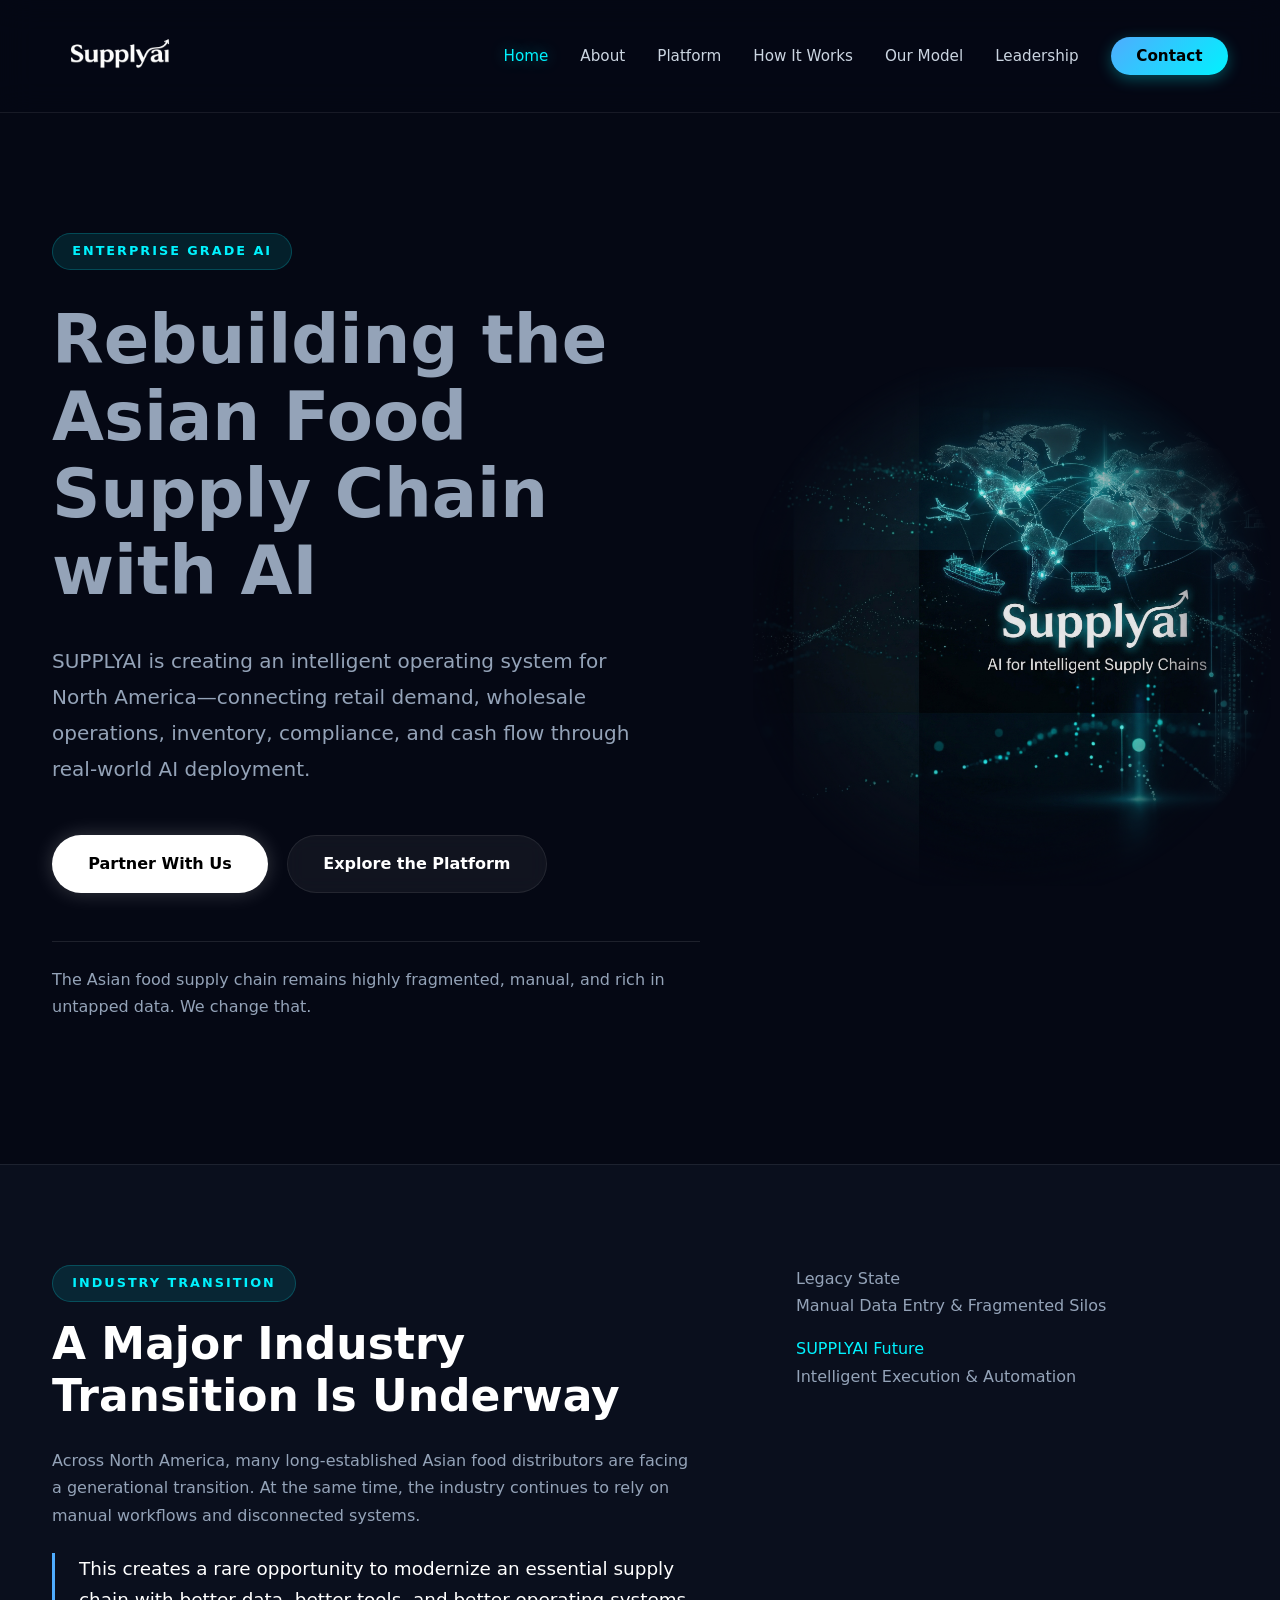
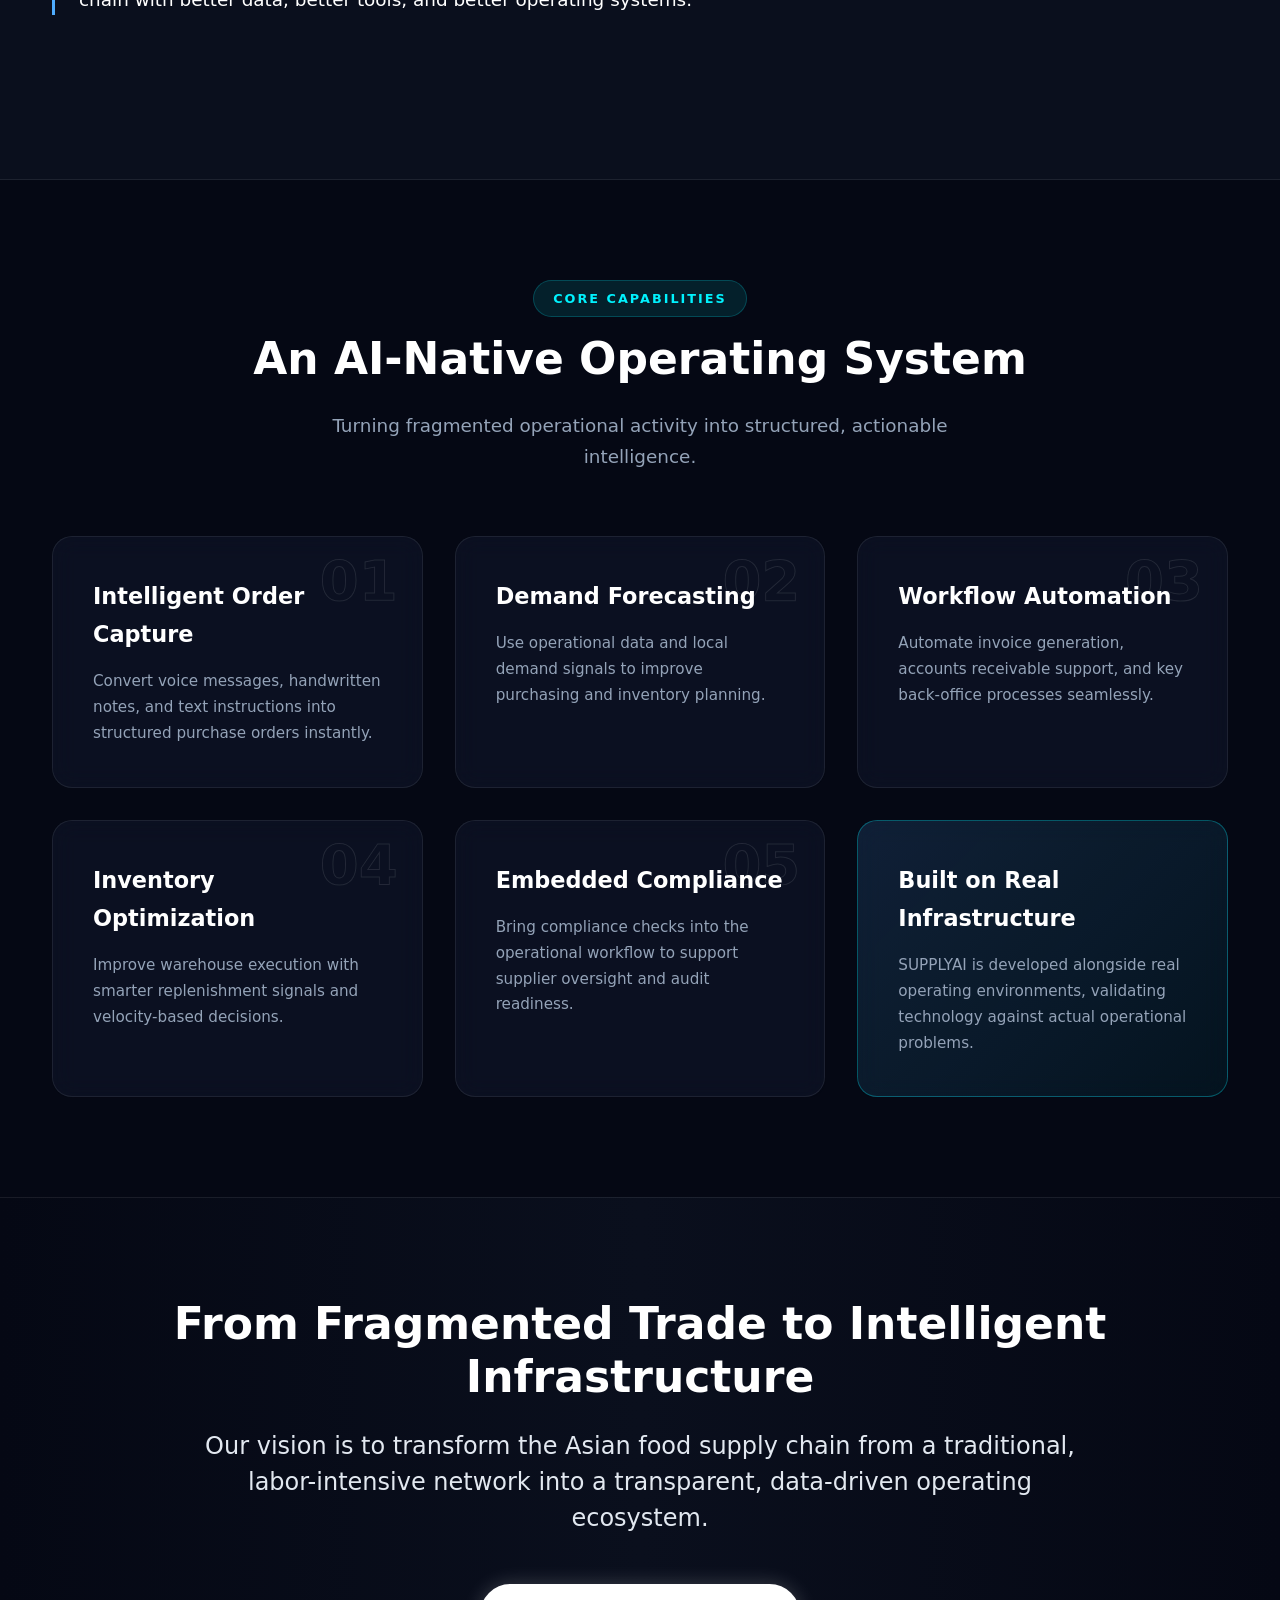
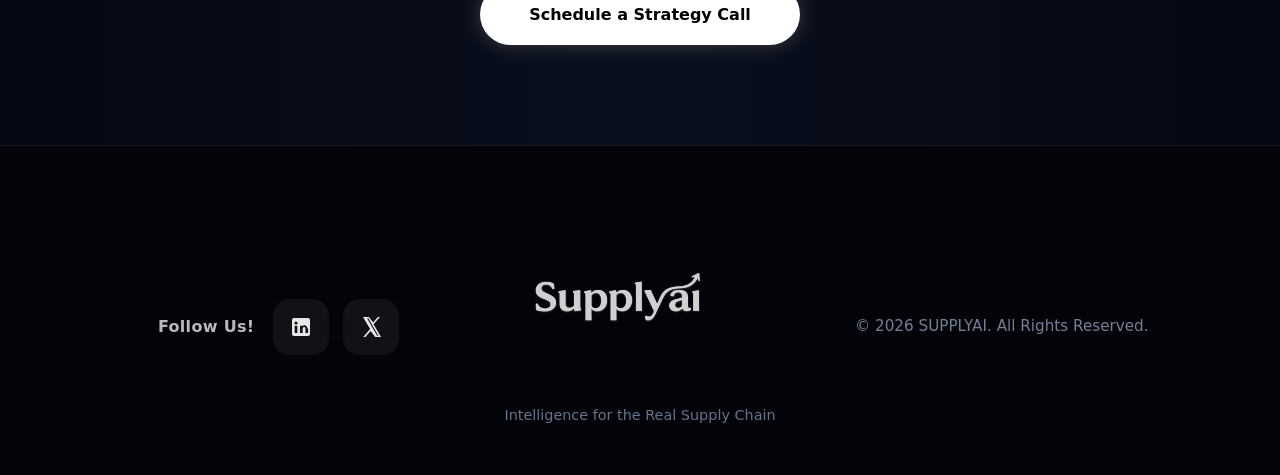
==== commit 0f5199e9: "Update index.html" ====
--- a/index.html
+++ b/index.html
@@ -159,28 +159,38 @@
 
 <footer class="footer">
   <div class="container footer-grid">
+    <div class="footer-social-block">
+      <div class="footer-social-title">Follow Us!</div>
+
+      <div class="footer-social">
+        <a href="https://www.linkedin.com/company/supplyai-solutions/?viewAsMember=true"
+           target="_blank"
+           rel="noopener noreferrer"
+           aria-label="LinkedIn">
+          <svg viewBox="0 0 24 24" fill="currentColor" class="social-icon" aria-hidden="true">
+            <path d="M19 3A2 2 0 0 1 21 5V19A2 2 0 0 1 19 21H5A2 2 0 0 1 3 19V5A2 2 0 0 1 5 3H19ZM8.34 10.67H5.67V18H8.34V10.67ZM7 6.42A1.58 1.58 0 1 0 7 9.58A1.58 1.58 0 1 0 7 6.42ZM18.33 13.53C18.33 11.12 16.86 10.34 15.5 10.34C14.4 10.34 13.91 10.95 13.67 11.38V10.67H11V18H13.67V14.07C13.67 13.03 13.87 12.02 15.16 12.02C16.43 12.02 16.45 13.21 16.45 14.14V18H19.12V13.53H18.33Z"/>
+          </svg>
+        </a>
+        <a href="https://x.com/Supplyaiusa"
+           target="_blank"
+           rel="noopener noreferrer"
+           aria-label="X">
+          <svg viewBox="0 0 24 24" fill="currentColor" class="social-icon" aria-hidden="true">
+            <path d="M18.9 2H21L14.56 9.36L22 22H16.18L11.62 15.92L6.33 22H4.22L11.11 14.08L4 2H9.97L14.09 7.56L18.9 2ZM18.16 20.73H19.33L9.34 3.2H8.08L18.16 20.73Z"/>
+          </svg>
+        </a>
+      </div>
+    </div>
     <div class="footer-brand">
-      <img src="icon.png" alt="SUPPLYAI Logo" class="logo-img" style="height: 32px; filter: grayscale(1) opacity(0.7);">
+      <img src="icon.png" alt="SUPPLYAI Logo" class="footer-logo">
       <p>Intelligence for the Real Supply Chain</p>
     </div>
     <div class="footer-copyright">
       <p>&copy; 2026 SUPPLYAI. All Rights Reserved.</p>
     </div>
-    <div class="footer-social">
-  <a href="https://www.linkedin.com/company/supplyai-solutions/?viewAsMember=true" target="_blank" rel="noopener noreferrer" aria-label="LinkedIn">
-    <svg viewBox="0 0 24 24" fill="currentColor" class="social-icon" aria-hidden="true">
-      <path d="M19 3A2 2 0 0 1 21 5V19A2 2 0 0 1 19 21H5A2 2 0 0 1 3 19V5A2 2 0 0 1 5 3H19ZM8.34 10.67H5.67V18H8.34V10.67ZM7 6.42A1.58 1.58 0 1 0 7 9.58A1.58 1.58 0 1 0 7 6.42ZM18.33 13.53C18.33 11.12 16.86 10.34 15.5 10.34C14.4 10.34 13.91 10.95 13.67 11.38V10.67H11V18H13.67V14.07C13.67 13.03 13.87 12.02 15.16 12.02C16.43 12.02 16.45 13.21 16.45 14.14V18H19.12V13.53H18.33Z"/>
-    </svg>
-  </a>
-
-  <a href="https://x.com/Supplyaiusa" target="_blank" rel="noopener noreferrer" aria-label="X">
-    <svg viewBox="0 0 24 24" fill="currentColor" class="social-icon" aria-hidden="true">
-      <path d="M18.9 2H21L14.56 9.36L22 22H16.18L11.62 15.92L6.33 22H4.22L11.11 14.08L4 2H9.97L14.09 7.56L18.9 2ZM18.16 20.73H19.33L9.34 3.2H8.08L18.16 20.73Z"/>
-    </svg>
-  </a>
-</div>
   </div>
 </footer>
 
+
 </body>
 </html>
--- a/style.css
+++ b/style.css
@@ -43,11 +43,28 @@
   z-index: 1000;
   border-bottom: 1px solid var(--glass-border);
 }
-.nav-wrapper { display: flex; justify-content: space-between; align-items: center; }
-.logo {display: flex;align-items: center;height: 80px;   overflow: hidden;}
-
-.logo-img {height: 100%;width: auto;max-width: none;object-fit: contain;display: block;transform: scale(1.12);transform-origin: left center;}
-
+.nav-wrapper {
+  display: flex;
+  justify-content: space-between;
+  align-items: center;
+}
+
+.logo {
+  display: flex;
+  align-items: center;
+  height: 80px;   /* 按你header实际高度改 */
+  overflow: hidden;
+}
+
+.logo-img {
+  height: 100%;
+  width: auto;
+  max-width: none;
+  object-fit: contain;
+  display: block;
+  transform: scale(1.12);
+  transform-origin: left center;
+}
 .nav-links { display: flex; align-items: center; list-style: none; gap: 2rem; }
 .nav-links a { color: #cbd5e1; text-decoration: none; font-size: 0.95rem; font-weight: 500; transition: var(--transition); }
 .nav-links a:hover, .nav-links a.active:not(.nav-cta) { color: var(--accent-cyan); text-shadow: 0 0 15px rgba(0, 242, 254, 0.4); }
@@ -189,8 +206,46 @@
 /* --- 9. 页脚 --- */
 .footer { background: #02040a; padding: 5rem 0 3rem; border-top: 1px solid var(--glass-border); }
 .footer-grid { display: flex; justify-content: space-between; align-items: center; }
-.footer-brand p { font-size: 0.9rem; color: #64748b; margin-top: 0.8rem; }
+.footer-brand p { font-size:0.9rem; color: #64748b; margin-top: 0.8rem; }
 .footer-copyright { color: #475569; font-size: 0.85rem; }
+.footer-grid {
+  display: grid;
+  grid-template-columns: 1fr auto 1fr;
+  align-items: center;
+}
+
+.footer-brand {
+  display: flex;
+  flex-direction: column;
+  align-items: flex-start;
+  gap: 14px;
+}
+
+.footer-copyright {
+  text-align: center;
+}
+
+.footer-copyright p {
+  margin: 0;
+  color: rgba(148, 163, 184, 0.78);
+  font-size: 0.95rem;
+}
+
+.footer-social-block {
+  display: flex;
+  align-items: center;
+  justify-content: center;
+  gap: 18px;
+  flex-wrap: wrap;
+}
+
+.footer-social-title {
+  font-size: 1rem;
+  font-weight: 600;
+  color: rgba(255, 255, 255, 0.72);
+  letter-spacing: 0.02em;
+}
+
 .footer-social {
   display: flex;
   align-items: center;
@@ -201,25 +256,33 @@
   display: inline-flex;
   align-items: center;
   justify-content: center;
-  width: 40px;
-  height: 40px;
-  color: #ffffff;
+  width: 56px;
+  height: 56px;
+  border-radius: 16px;
+  background: rgba(255, 255, 255, 0.06);
+  color: rgba(255, 255, 255, 0.9);
   text-decoration: none;
-  border-radius: 50%;
-  transition: transform 0.2s ease, color 0.2s ease, box-shadow 0.2s ease;
+  backdrop-filter: blur(8px);
+  transition: transform 0.25s ease, box-shadow 0.25s ease, background 0.25s ease, color 0.25s ease;
 }
 
 .footer-social a:hover {
-  color: #00e5ff;
   transform: translateY(-2px);
-  box-shadow: 0 0 16px rgba(0, 229, 255, 0.28);
+  background: rgba(34, 211, 238, 0.12);
+  color: #22d3ee;
+  box-shadow: 0 0 18px rgba(34, 211, 238, 0.22);
 }
 
 .social-icon {
-  width: 20px;
-  height: 20px;
-}
-
+  width: 24px;
+  height: 24px;
+}
+.footer-logo {
+  height: 150px;
+  width: auto;
+  opacity: 0.82;
+  filter: brightness(1.1) grayscale(0.2);
+}
 /* --- 10. 响应式适配 --- */
 @media (max-width: 968px) {
   .hero-grid { grid-template-columns: 1fr; text-align: center; gap: 3rem; }
@@ -439,7 +502,11 @@
     padding: 2.5rem 1.5rem;
   }
 }
-
+/* =========================================
+   Model 页面专属：高级 AI 四宫格动效
+   ========================================= */
+
+/* 强制 2x2 完美对称布局 */
 .model-grid {
   display: grid;
   grid-template-columns: repeat(2, 1fr);
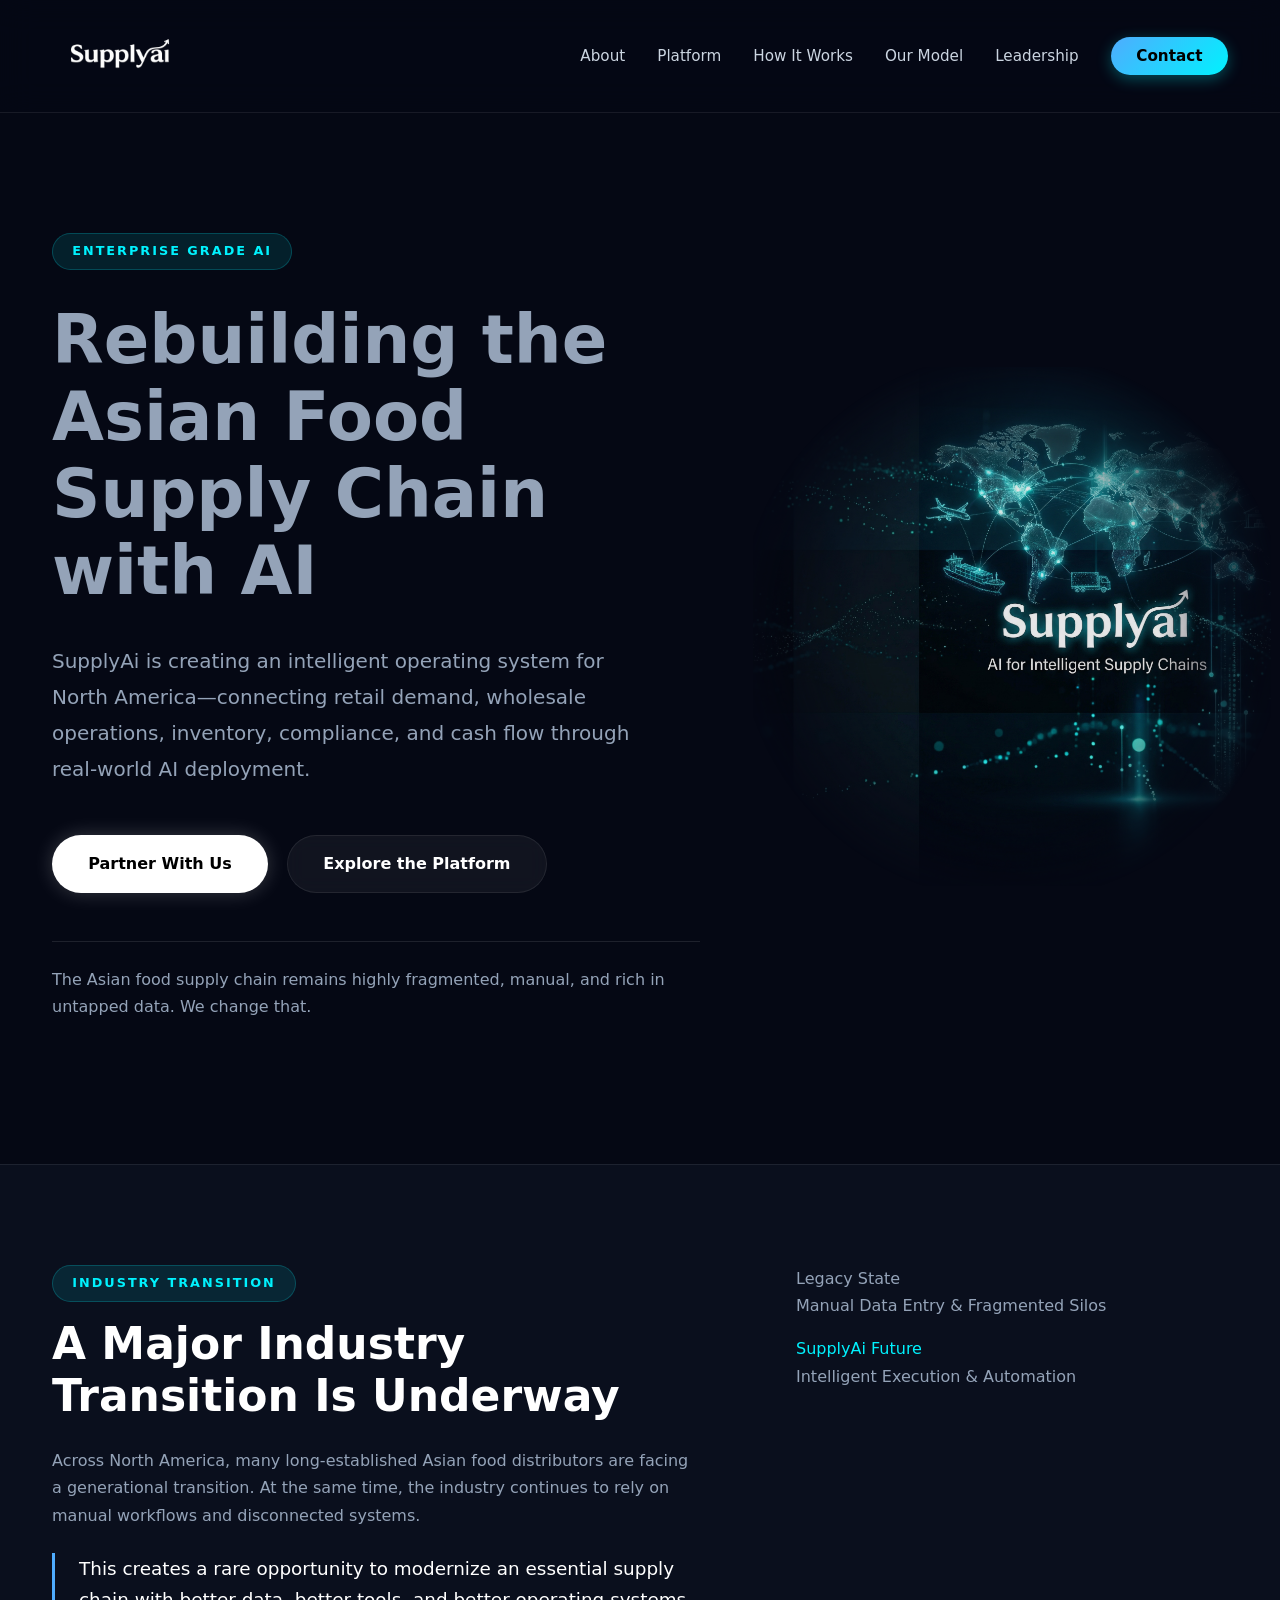
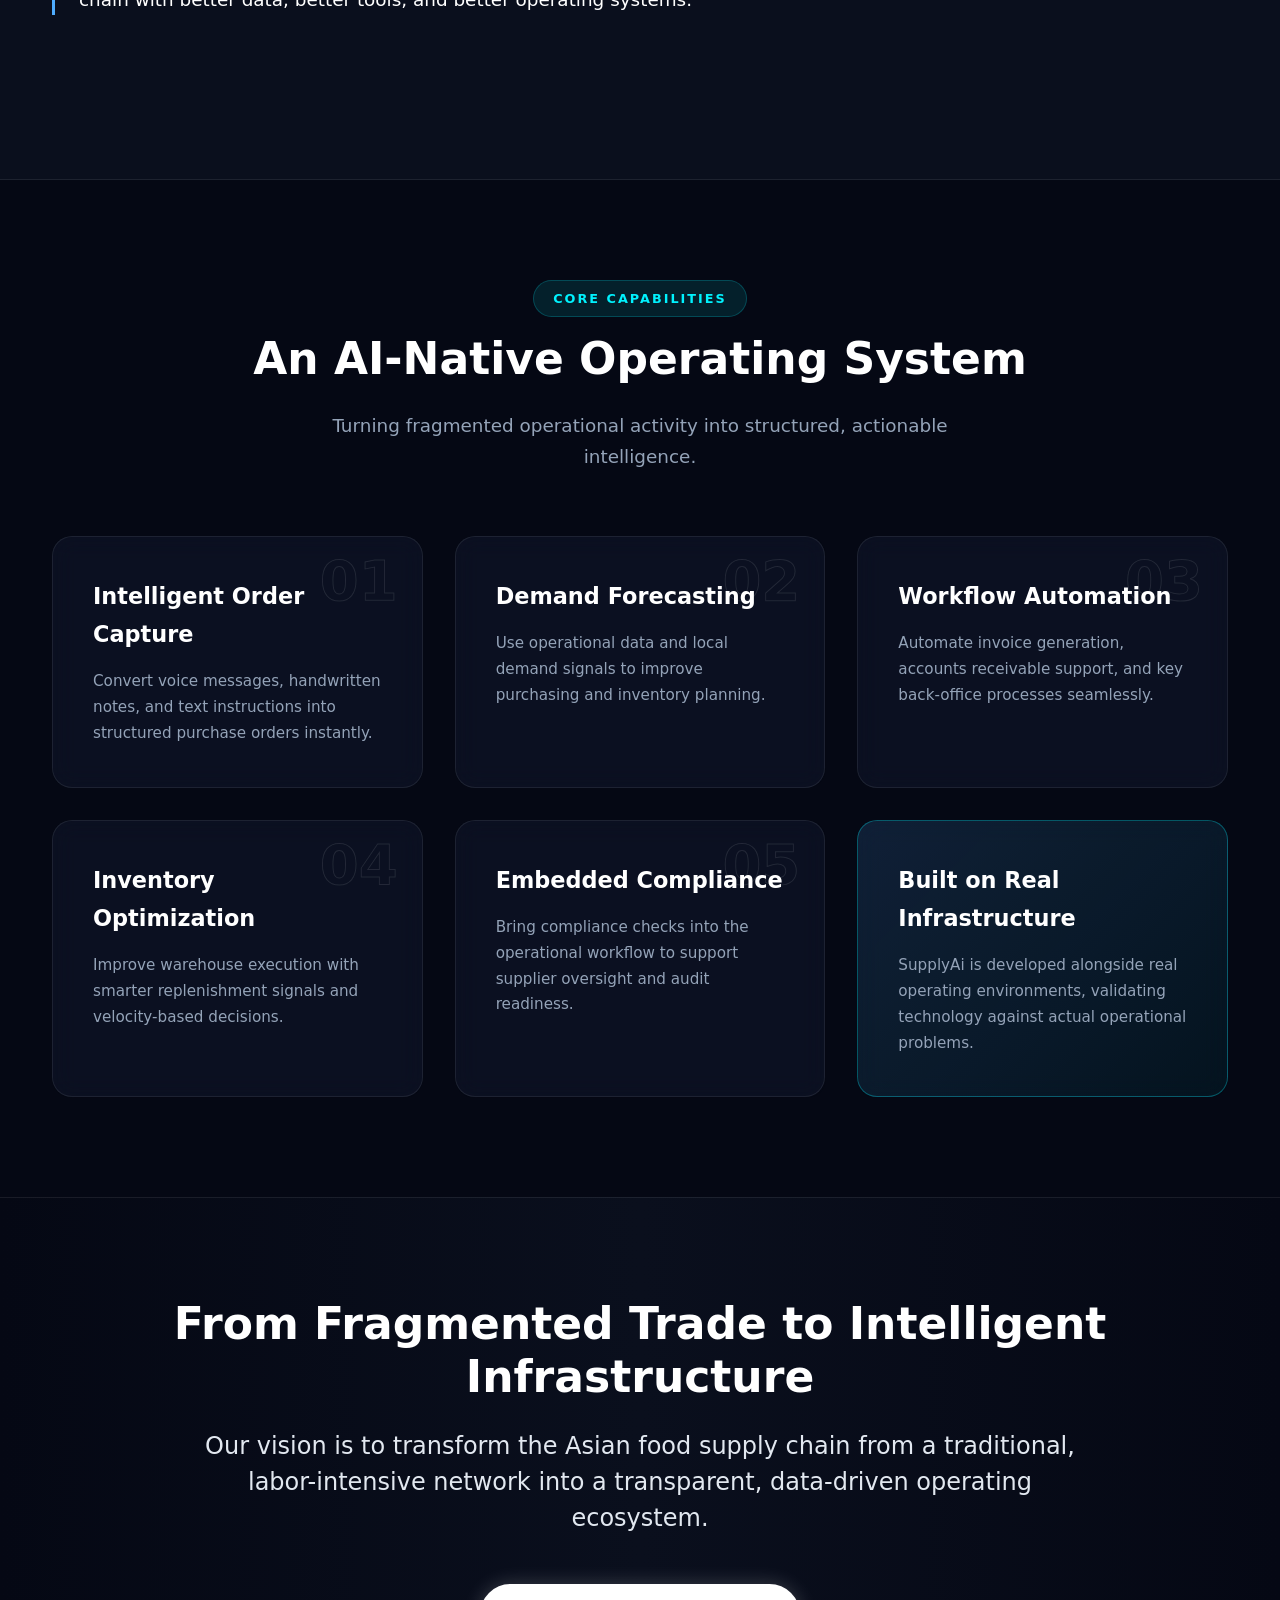
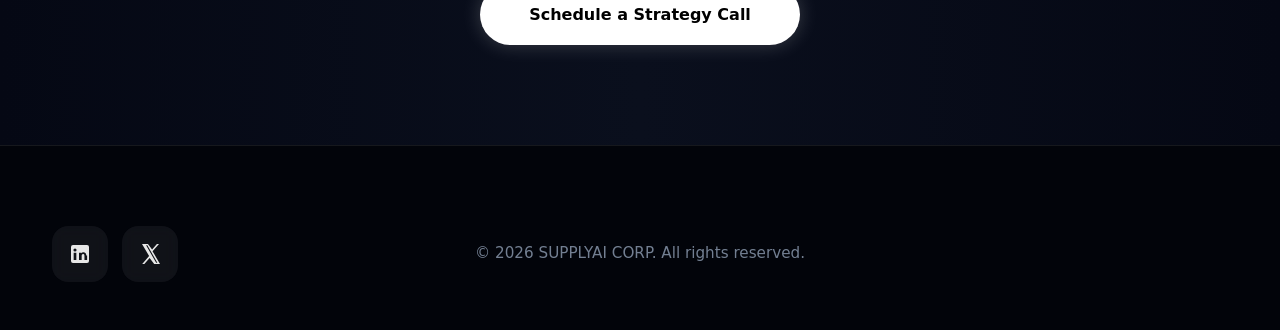
==== commit 4170fed2: "Update index.html" ====
--- a/index.html
+++ b/index.html
@@ -3,21 +3,21 @@
 <head>
   <meta charset="UTF-8">
   <meta name="viewport" content="width=device-width, initial-scale=1.0">
-  <meta name="description" content="SUPPLYAI is building an AI-native operating system for the Asian food supply chain in North America.">
-  <title>SUPPLYAI | AI-Native Operating System for Food Distribution</title>
+  <meta name="description" content="SupplyAi is building an AI-native operating system for the Asian food supply chain in North America.">
+  <title>SupplyAi | AI-Native Operating System for Food Distribution</title>
   <link rel="stylesheet" href="style.css">
-  <link rel="icon" type="image/png" href="favicon.png" />
+  <link rel="icon" type="image/png" href="favicon.ico" />
 </head>
 <body>
 
 <header class="main-header">
   <div class="container nav-wrapper">
-    <div class="logo">
-      <img src="icon.png" alt="SUPPLYAI Logo" class="logo-img">
-    </div>
+    <a href="index.html" class="logo" aria-label="SupplyAi Home">
+      <img src="icon.png" alt="SupplyAi Logo" class="logo-img">
+    </a>
+
     <nav>
       <ul class="nav-links">
-        <li><a href="index.html" class="active">Home</a></li>
         <li><a href="about.html">About</a></li>
         <li><a href="platform.html">Platform</a></li>
         <li><a href="how-it-works.html">How It Works</a></li>
@@ -35,7 +35,7 @@
       <span class="section-label" style="margin-bottom: 2rem;">Enterprise Grade AI</span>
       <h1 class="hero-headline">Rebuilding the Asian Food Supply Chain with AI</h1>
       <p class="hero-subheadline">
-        SUPPLYAI is creating an intelligent operating system for North America—connecting retail demand, wholesale operations, inventory, compliance, and cash flow through real-world AI deployment.
+        SupplyAi is creating an intelligent operating system for North America—connecting retail demand, wholesale operations, inventory, compliance, and cash flow through real-world AI deployment.
       </p>
 
       <div class="cta-group" style="margin-top: 1rem;">
@@ -49,11 +49,12 @@
     </div>
 
     <div class="hero-image hologram-effect">
-      <img src="ai-supply-chain-visual.jpg" alt="SUPPLYAI Global Intelligence">
+      <img src="ai-supply-chain-visual.jpg" alt="SupplyAi Global Intelligence">
     </div>
   </div>
 
-<!--  <div class="container">
+  <!--
+  <div class="container">
     <div class="hero-metrics-bar">
       <div class="metric-item">
         <h4 class="metric-number">30%</h4>
@@ -70,9 +71,9 @@
         <p class="metric-text">Seamless ERP Sync</p>
       </div>
     </div>
-  </div>-->
+  </div>
+  -->
 </section>
-
 
 <section class="section section-why bg-light">
   <div class="container">
@@ -95,7 +96,7 @@
           <span class="status-desc" style="color: #94a3b8;">Manual Data Entry & Fragmented Silos</span>
         </div>
         <div class="status-item" style="margin-top: 1rem;">
-          <span class="status-label" style="color: var(--accent-cyan);">SUPPLYAI Future</span>
+          <span class="status-label" style="color: var(--accent-cyan);">SupplyAi Future</span>
           <div class="status-bar"><div class="bar-fill future" style="width: 100%;"></div></div>
           <span class="status-desc">Intelligent Execution & Automation</span>
         </div>
@@ -140,7 +141,7 @@
       </div>
       <div class="card featured-card">
         <h4>Built on Real Infrastructure</h4>
-        <p>SUPPLYAI is developed alongside real operating environments, validating technology against actual operational problems.</p>
+        <p>SupplyAi is developed alongside real operating environments, validating technology against actual operational problems.</p>
       </div>
     </div>
   </div>
@@ -159,38 +160,30 @@
 
 <footer class="footer">
   <div class="container footer-grid">
-    <div class="footer-social-block">
-      <div class="footer-social-title">Follow Us!</div>
+    <div class="footer-social">
+      <a href="https://www.linkedin.com/company/supplyai-solutions/?viewAsMember=true"
+         target="_blank"
+         rel="noopener noreferrer"
+         aria-label="LinkedIn">
+        <svg viewBox="0 0 24 24" fill="currentColor" class="social-icon" aria-hidden="true">
+          <path d="M19 3A2 2 0 0 1 21 5V19A2 2 0 0 1 19 21H5A2 2 0 0 1 3 19V5A2 2 0 0 1 5 3H19ZM8.34 10.67H5.67V18H8.34V10.67ZM7 6.42A1.58 1.58 0 1 0 7 9.58A1.58 1.58 0 1 0 7 6.42ZM18.33 13.53C18.33 11.12 16.86 10.34 15.5 10.34C14.4 10.34 13.91 10.95 13.67 11.38V10.67H11V18H13.67V14.07C13.67 13.03 13.87 12.02 15.16 12.02C16.43 12.02 16.45 13.21 16.45 14.14V18H19.12V13.53H18.33Z"/>
+        </svg>
+      </a>
 
-      <div class="footer-social">
-        <a href="https://www.linkedin.com/company/supplyai-solutions/?viewAsMember=true"
-           target="_blank"
-           rel="noopener noreferrer"
-           aria-label="LinkedIn">
-          <svg viewBox="0 0 24 24" fill="currentColor" class="social-icon" aria-hidden="true">
-            <path d="M19 3A2 2 0 0 1 21 5V19A2 2 0 0 1 19 21H5A2 2 0 0 1 3 19V5A2 2 0 0 1 5 3H19ZM8.34 10.67H5.67V18H8.34V10.67ZM7 6.42A1.58 1.58 0 1 0 7 9.58A1.58 1.58 0 1 0 7 6.42ZM18.33 13.53C18.33 11.12 16.86 10.34 15.5 10.34C14.4 10.34 13.91 10.95 13.67 11.38V10.67H11V18H13.67V14.07C13.67 13.03 13.87 12.02 15.16 12.02C16.43 12.02 16.45 13.21 16.45 14.14V18H19.12V13.53H18.33Z"/>
-          </svg>
-        </a>
-        <a href="https://x.com/Supplyaiusa"
-           target="_blank"
-           rel="noopener noreferrer"
-           aria-label="X">
-          <svg viewBox="0 0 24 24" fill="currentColor" class="social-icon" aria-hidden="true">
-            <path d="M18.9 2H21L14.56 9.36L22 22H16.18L11.62 15.92L6.33 22H4.22L11.11 14.08L4 2H9.97L14.09 7.56L18.9 2ZM18.16 20.73H19.33L9.34 3.2H8.08L18.16 20.73Z"/>
-          </svg>
-        </a>
-      </div>
+      <a href="https://x.com/Supplyaiusa"
+         target="_blank"
+         rel="noopener noreferrer"
+         aria-label="X">
+        <svg viewBox="0 0 24 24" fill="currentColor" class="social-icon" aria-hidden="true">
+          <path d="M18.9 2H21L14.56 9.36L22 22H16.18L11.62 15.92L6.33 22H4.22L11.11 14.08L4 2H9.97L14.09 7.56L18.9 2ZM18.16 20.73H19.33L9.34 3.2H8.08L18.16 20.73Z"/>
+        </svg>
+      </a>
     </div>
-    <div class="footer-brand">
-      <img src="icon.png" alt="SUPPLYAI Logo" class="footer-logo">
-      <p>Intelligence for the Real Supply Chain</p>
-    </div>
+
     <div class="footer-copyright">
-      <p>&copy; 2026 SUPPLYAI. All Rights Reserved.</p>
+      <p>&copy; 2026 SUPPLYAI CORP. All rights reserved.</p>
     </div>
   </div>
 </footer>
 
-
 </body>
-</html>
